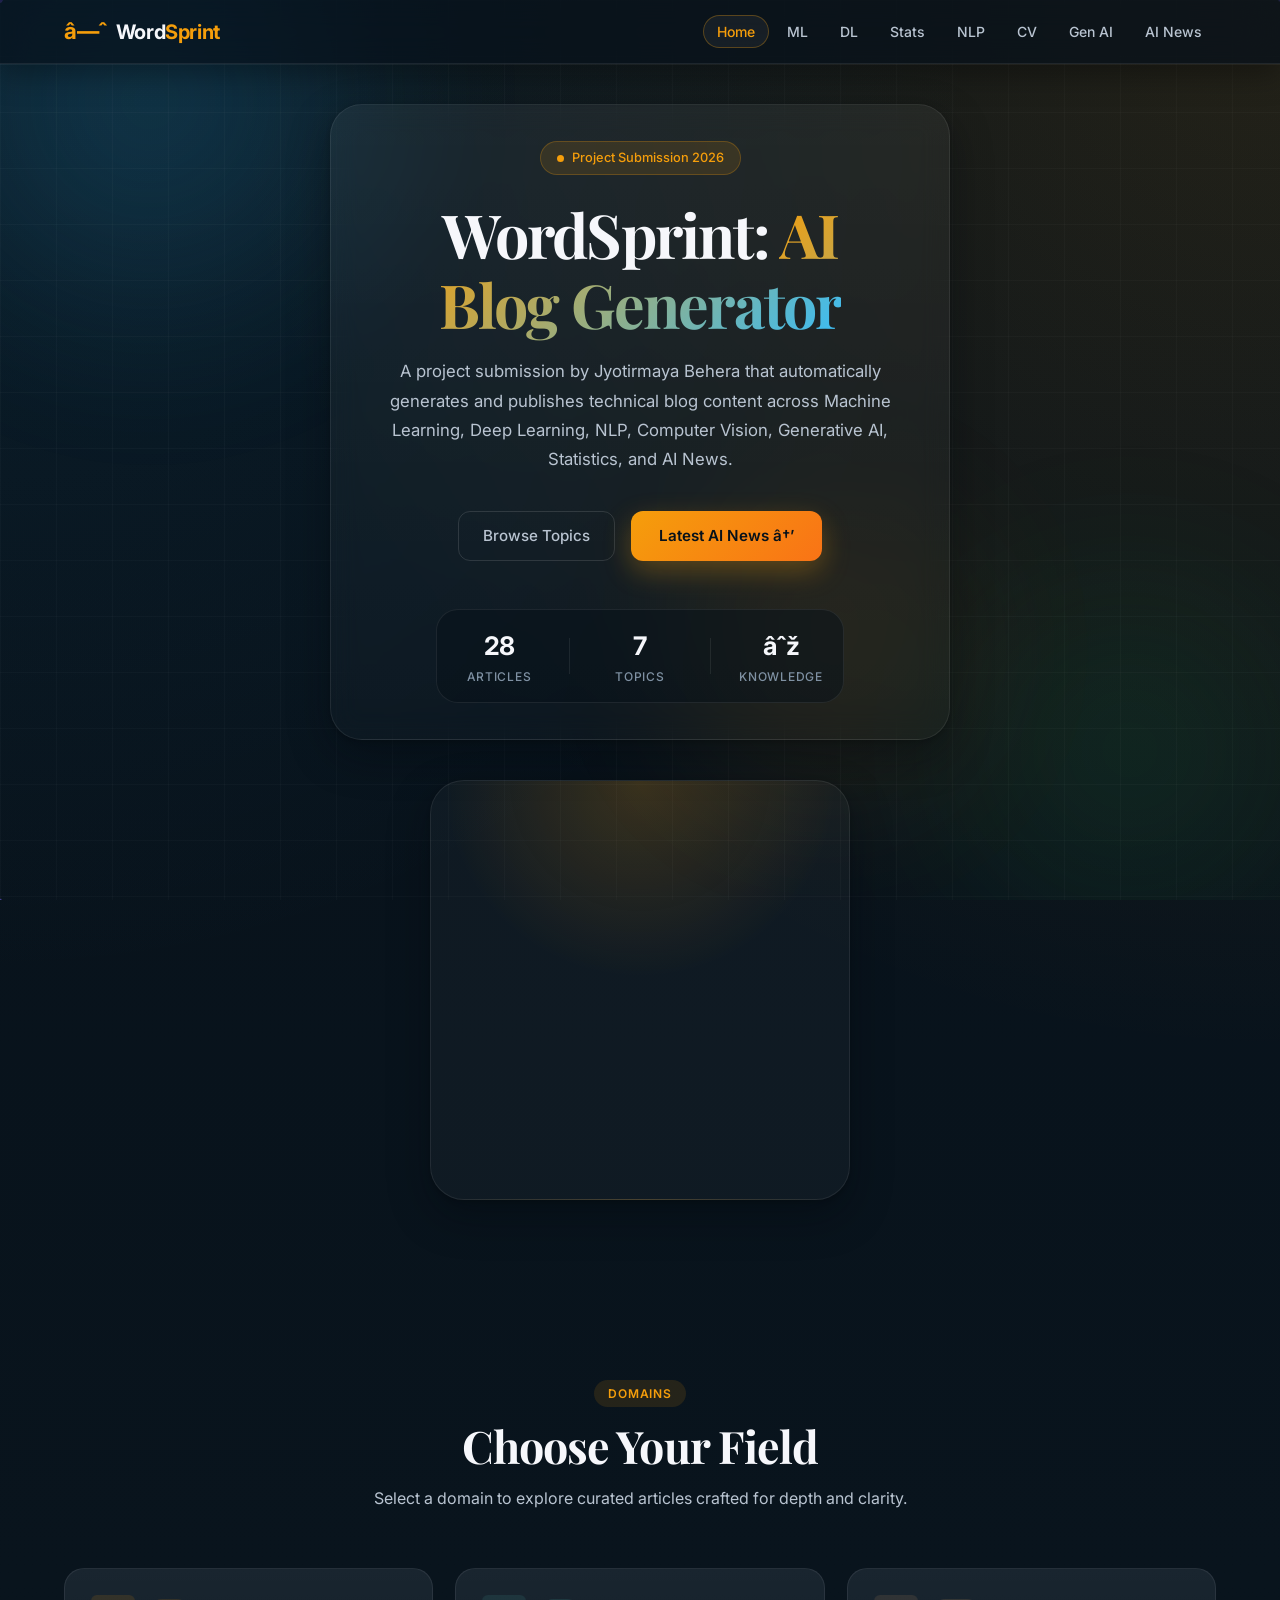
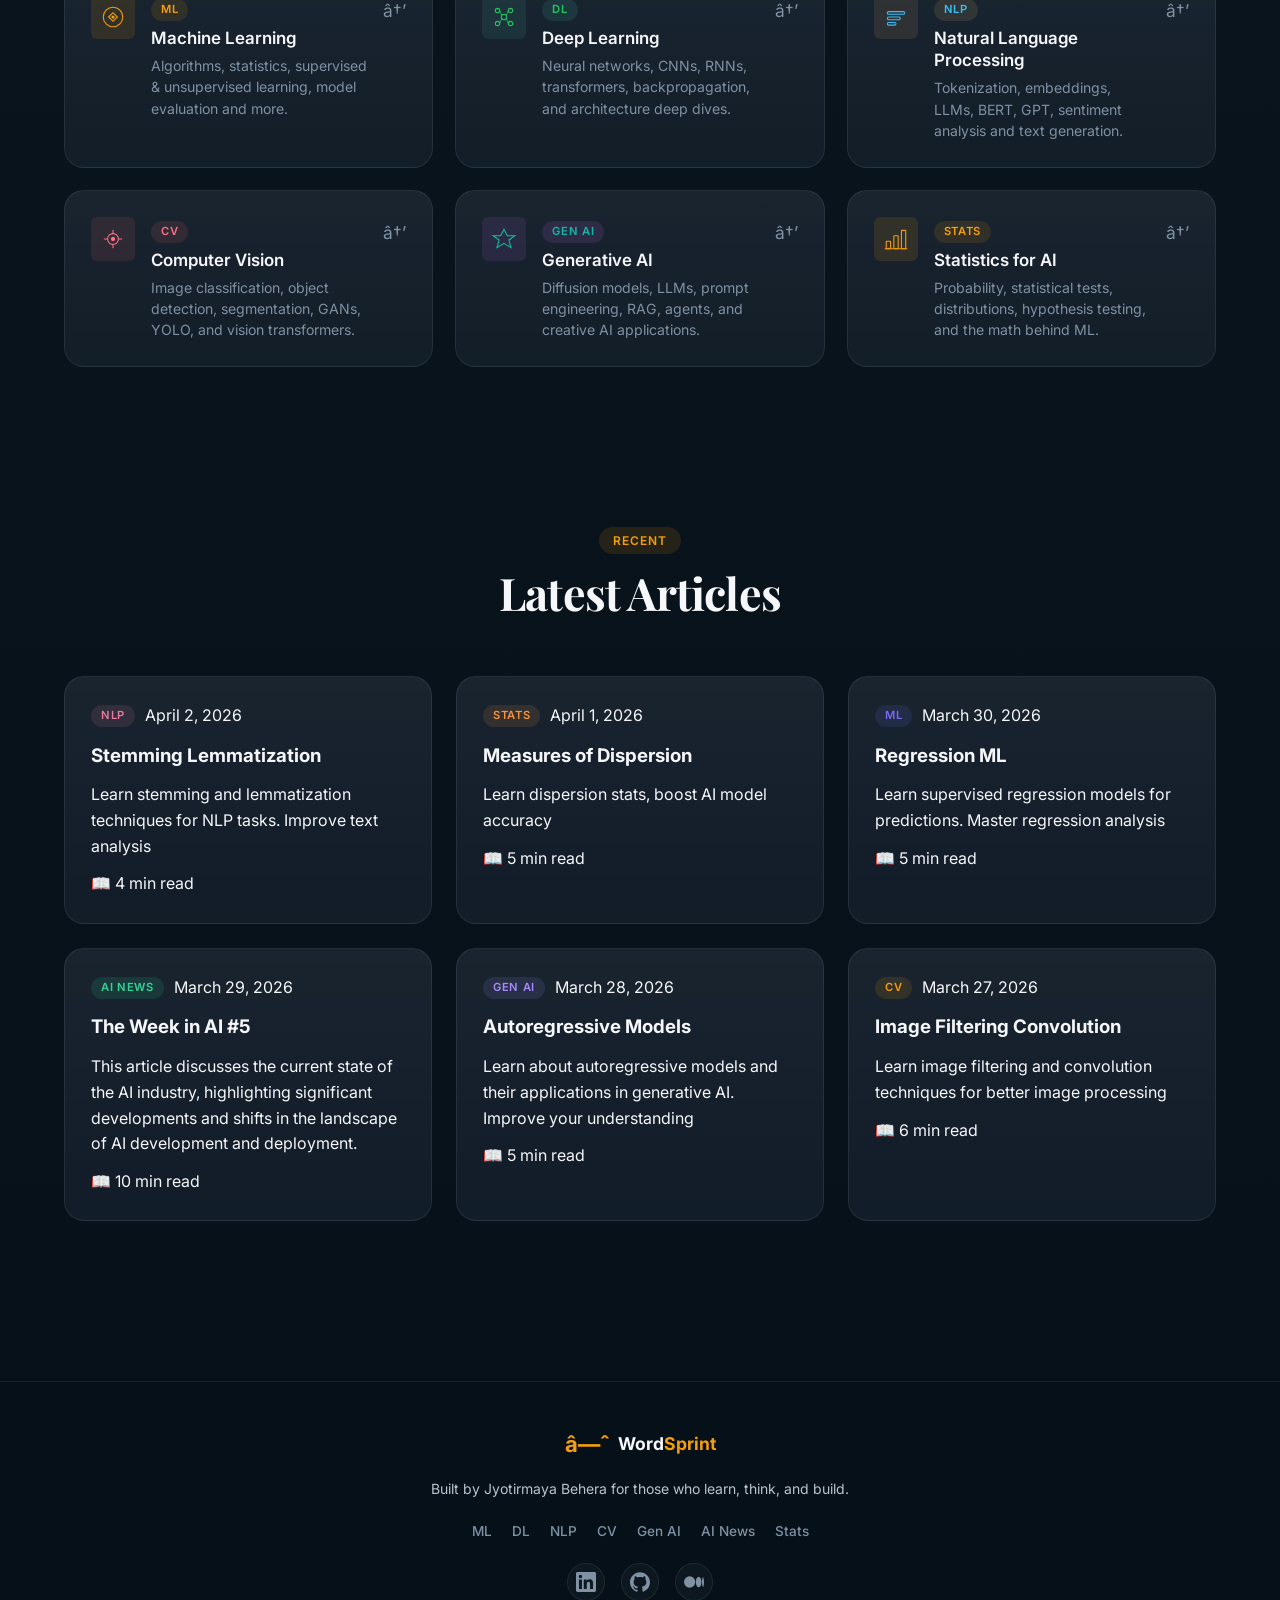
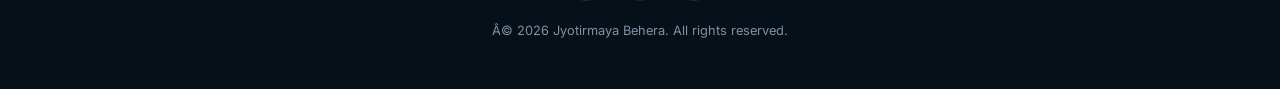
==== BlogBoard-AI-Blog-Generator-main/frontend/index.html @ b25d4fa3 "first commit" ====
﻿<!DOCTYPE html>
<html lang="en">

<head>
  <meta charset="UTF-8" />
  <meta name="viewport" content="width=device-width, initial-scale=1.0" />
  <title>WordSprint | Project by Jyotirmaya Behera</title>
  <meta name="description"
    content="WordSprint project submission by Jyotirmaya Behera exploring Machine Learning, Deep Learning, NLP, Computer Vision, Generative AI, and AI News." />
  <link rel="preconnect" href="https://fonts.googleapis.com" />
  <link rel="preconnect" href="https://fonts.gstatic.com" crossorigin />
  <link
    href="https://fonts.googleapis.com/css2?family=Inter:wght@300;400;500;600;700&family=Fira+Code:wght@400;500&family=Playfair+Display:wght@700;800&display=swap"
    rel="stylesheet" />
  <link rel="stylesheet" href="css/main.css" />
  <link rel="stylesheet" href="css/home.css" />
  <link rel="icon" type="image/svg+xml" href="favicon.svg" />
  <style>
    /* Responsive adjustments for mobile screens */
    @media (max-width: 768px) {
      .hero {
        display: flex;
        flex-direction: column;
        text-align: center;
      }
      .hero-cta, .hero-stats {
        justify-content: center;
        flex-wrap: wrap;
      }
      .categories-grid, .recent-grid {
        display: grid;
        grid-template-columns: 1fr !important;
        gap: 1.5rem;
      }
      .footer-inner {
        display: flex;
        flex-direction: column;
        text-align: center;
      }
      .footer-cats, .footer-social {
        justify-content: center;
        flex-wrap: wrap;
      }
    }
  </style>
</head>

<body>
  <!-- Ambient Background -->
  <div class="ambient-bg">
    <div class="orb orb-1"></div>
    <div class="orb orb-2"></div>
    <div class="orb orb-3"></div>
    <div class="grid-overlay"></div>
    <canvas id="particleCanvas"></canvas>
  </div>

  <!-- Navigation -->
  <nav class="navbar" id="navbar">
    <div class="nav-inner">
      <a href="index.html" class="nav-logo">
        <span class="logo-icon">â—ˆ</span>
        <span class="logo-text">Word<span class="logo-accent">Sprint</span></span>
      </a>
      <ul class="nav-links" id="navLinks">
        <li><a href="index.html" class="nav-link active">Home</a></li>
        <li><a href="category.html#cat=ml" class="nav-link">ML</a></li>
        <li><a href="category.html#cat=dl" class="nav-link">DL</a></li>
        <li><a href="category.html#cat=statistics" class="nav-link">Stats</a></li>
        <li><a href="category.html#cat=nlp" class="nav-link">NLP</a></li>
        <li><a href="category.html#cat=cv" class="nav-link">CV</a></li>
        <li><a href="category.html#cat=genai" class="nav-link">Gen AI</a></li>
        <li><a href="category.html#cat=ainews" class="nav-link">AI News</a></li>
      </ul>
      <button class="hamburger" id="hamburger" aria-label="Menu">
        <span></span><span></span><span></span>
      </button>
    </div>
  </nav>

  <!-- Hero Section -->
  <section class="hero">
    <div class="hero-content">
      <div class="hero-badge">
        <span class="pulse-dot"></span>
        <span>Project Submission 2026</span>
      </div>
      <h1 class="hero-title">
        WordSprint:
        <span class="gradient-text">AI Blog Generator</span>
      </h1>
      <p class="hero-sub">
        A project submission by Jyotirmaya Behera that automatically generates and
        publishes technical blog content across Machine Learning, Deep Learning,
        NLP, Computer Vision, Generative AI, Statistics, and AI News.
      </p>
      <div class="hero-cta">
        <a href="#categories" class="btn-ghost">Browse Topics</a>
        <a href="category.html#cat=ainews" class="btn-primary">Latest AI News â†’</a>
      </div>
      <div class="hero-stats">
        <div class="stat" id="totalBlogs">
          <span class="stat-num" data-target="0">0</span>
          <span class="stat-label">Articles</span>
        </div>
        <div class="stat-divider"></div>
        <div class="stat">
          <span class="stat-num">7</span>
          <span class="stat-label">Topics</span>
        </div>
        <div class="stat-divider"></div>
        <div class="stat">
          <span class="stat-num">âˆž</span>
          <span class="stat-label">Knowledge</span>
        </div>
      </div>
    </div>
    <div class="hero-visual">
      <div class="neural-net" id="neuralNet"></div>
    </div>
  </section>

  <!-- Categories Section -->
  <section class="categories-section" id="categories">
    <div class="section-header">
      <span class="section-tag">Domains</span>
      <h2 class="section-title">Choose Your Field</h2>
      <p class="section-sub">Select a domain to explore curated articles crafted for depth and clarity.</p>
    </div>
    <div class="categories-grid">
      <a href="category.html#cat=ml" class="cat-card" data-cat="ml">
        <div class="cat-icon-wrap">
          <svg viewBox="0 0 48 48" fill="none" class="cat-icon">
            <circle cx="24" cy="24" r="18" stroke="currentColor" stroke-width="2" />
            <path d="M16 24 L24 16 L32 24 L24 32 Z" stroke="currentColor" stroke-width="2" fill="none" />
            <circle cx="24" cy="24" r="3" fill="currentColor" />
          </svg>
        </div>
        <div class="cat-content">
          <span class="cat-tag">ML</span>
          <h3 class="cat-title">Machine Learning</h3>
          <p class="cat-desc">Algorithms, statistics, supervised & unsupervised learning, model evaluation and more.</p>
        </div>
        <div class="cat-arrow">â†’</div>
        <div class="cat-glow"></div>
      </a>

      <a href="category.html#cat=dl" class="cat-card" data-cat="dl">
        <div class="cat-icon-wrap">
          <svg viewBox="0 0 48 48" fill="none" class="cat-icon">
            <circle cx="12" cy="12" r="4" stroke="currentColor" stroke-width="2" />
            <circle cx="36" cy="12" r="4" stroke="currentColor" stroke-width="2" />
            <circle cx="12" cy="36" r="4" stroke="currentColor" stroke-width="2" />
            <circle cx="36" cy="36" r="4" stroke="currentColor" stroke-width="2" />
            <circle cx="24" cy="24" r="5" stroke="currentColor" stroke-width="2" />
            <line x1="16" y1="12" x2="20" y2="22" stroke="currentColor" stroke-width="1.5" />
            <line x1="32" y1="12" x2="28" y2="22" stroke="currentColor" stroke-width="1.5" />
            <line x1="16" y1="36" x2="20" y2="26" stroke="currentColor" stroke-width="1.5" />
            <line x1="32" y1="36" x2="28" y2="26" stroke="currentColor" stroke-width="1.5" />
          </svg>
        </div>
        <div class="cat-content">
          <span class="cat-tag">DL</span>
          <h3 class="cat-title">Deep Learning</h3>
          <p class="cat-desc">Neural networks, CNNs, RNNs, transformers, backpropagation, and architecture deep dives.
          </p>
        </div>
        <div class="cat-arrow">â†’</div>
        <div class="cat-glow"></div>
      </a>

      <a href="category.html#cat=nlp" class="cat-card" data-cat="nlp">
        <div class="cat-icon-wrap">
          <svg viewBox="0 0 48 48" fill="none" class="cat-icon">
            <rect x="8" y="14" width="32" height="5" rx="2.5" stroke="currentColor" stroke-width="2" />
            <rect x="8" y="24" width="24" height="5" rx="2.5" stroke="currentColor" stroke-width="2" />
            <rect x="8" y="34" width="16" height="5" rx="2.5" stroke="currentColor" stroke-width="2" />
          </svg>
        </div>
        <div class="cat-content">
          <span class="cat-tag">NLP</span>
          <h3 class="cat-title">Natural Language Processing</h3>
          <p class="cat-desc">Tokenization, embeddings, LLMs, BERT, GPT, sentiment analysis and text generation.</p>
        </div>
        <div class="cat-arrow">â†’</div>
        <div class="cat-glow"></div>
      </a>

      <a href="category.html#cat=cv" class="cat-card" data-cat="cv">
        <div class="cat-icon-wrap">
          <svg viewBox="0 0 48 48" fill="none" class="cat-icon">
            <circle cx="24" cy="24" r="10" stroke="currentColor" stroke-width="2" />
            <circle cx="24" cy="24" r="4" fill="currentColor" />
            <path d="M24 8 L24 14 M24 34 L24 40 M8 24 L14 24 M34 24 L40 24" stroke="currentColor" stroke-width="2"
              stroke-linecap="round" />
          </svg>
        </div>
        <div class="cat-content">
          <span class="cat-tag">CV</span>
          <h3 class="cat-title">Computer Vision</h3>
          <p class="cat-desc">Image classification, object detection, segmentation, GANs, YOLO, and vision transformers.
          </p>
        </div>
        <div class="cat-arrow">â†’</div>
        <div class="cat-glow"></div>
      </a>

      <a href="category.html#cat=genai" class="cat-card" data-cat="genai">
        <div class="cat-icon-wrap">
          <svg viewBox="0 0 48 48" fill="none" class="cat-icon">
            <path d="M24 6 L30 18 L44 18 L33 26 L37 40 L24 32 L11 40 L15 26 L4 18 L18 18 Z" stroke="currentColor"
              stroke-width="2" fill="none" />
          </svg>
        </div>
        <div class="cat-content">
          <span class="cat-tag">Gen AI</span>
          <h3 class="cat-title">Generative AI</h3>
          <p class="cat-desc">Diffusion models, LLMs, prompt engineering, RAG, agents, and creative AI applications.</p>
        </div>
        <div class="cat-arrow">â†’</div>
        <div class="cat-glow"></div>
      </a>

      <a href="category.html#cat=statistics" class="cat-card" data-cat="statistics">
        <div class="cat-icon-wrap">
          <svg viewBox="0 0 48 48" fill="none" class="cat-icon">
            <rect x="6" y="28" width="8" height="14" rx="1" stroke="currentColor" stroke-width="2" />
            <rect x="20" y="18" width="8" height="24" rx="1" stroke="currentColor" stroke-width="2" />
            <rect x="34" y="8" width="8" height="34" rx="1" stroke="currentColor" stroke-width="2" />
            <line x1="4" y1="42" x2="44" y2="42" stroke="currentColor" stroke-width="2" stroke-linecap="round" />
          </svg>
        </div>
        <div class="cat-content">
          <span class="cat-tag">Stats</span>
          <h3 class="cat-title">Statistics for AI</h3>
          <p class="cat-desc">Probability, statistical tests, distributions, hypothesis testing, and the math behind ML.
          </p>
        </div>
        <div class="cat-arrow">â†’</div>
        <div class="cat-glow"></div>
      </a>
    </div>
  </section>

  <!-- Recent Posts Section -->
  <section class="recent-section">
    <div class="section-header">
      <span class="section-tag">Recent</span>
      <h2 class="section-title">Latest Articles</h2>
    </div>
    <div class="recent-grid" id="recentPosts">
      <div class="loading-spinner">
        <div class="spinner"></div>
        <p>Loading postsâ€¦</p>
      </div>
    </div>
  </section>

  <!-- Footer -->
  <footer class="footer">
    <div class="footer-inner">
      <div class="footer-logo">
        <span class="logo-icon">â—ˆ</span>
        <span class="logo-text">Word<span class="logo-accent">Sprint</span></span>
      </div>
      <p class="footer-sub">Built by Jyotirmaya Behera for those who learn, think, and build.</p>
      <div class="footer-cats">
        <a href="category.html#cat=ml">ML</a>
        <a href="category.html#cat=dl">DL</a>
        <a href="category.html#cat=nlp">NLP</a>
        <a href="category.html#cat=cv">CV</a>
        <a href="category.html#cat=genai">Gen AI</a>
        <a href="category.html#cat=ainews">AI News</a>
        <a href="category.html#cat=statistics">Stats</a>
      </div>
      <div class="footer-social">
        <a href="#" target="_blank" rel="noopener" aria-label="LinkedIn"
          class="social-link">
          <svg viewBox="0 0 24 24" fill="currentColor" width="20" height="20">
            <path
              d="M20.447 20.452h-3.554v-5.569c0-1.328-.027-3.037-1.852-3.037-1.853 0-2.136 1.445-2.136 2.939v5.667H9.351V9h3.414v1.561h.046c.477-.9 1.637-1.85 3.37-1.85 3.601 0 4.267 2.37 4.267 5.455v6.286zM5.337 7.433a2.062 2.062 0 0 1-2.063-2.065 2.064 2.064 0 1 1 2.063 2.065zm1.782 13.019H3.555V9h3.564v11.452zM22.225 0H1.771C.792 0 0 .774 0 1.729v20.542C0 23.227.792 24 1.771 24h20.451C23.2 24 24 23.227 24 22.271V1.729C24 .774 23.2 0 22.222 0h.003z" />
          </svg>
        </a>
        <a href="#" target="_blank" rel="noopener" aria-label="GitHub" class="social-link">
          <svg viewBox="0 0 24 24" fill="currentColor" width="20" height="20">
            <path
              d="M12 .297c-6.63 0-12 5.373-12 12 0 5.303 3.438 9.8 8.205 11.385.6.113.82-.258.82-.577 0-.285-.01-1.04-.015-2.04-3.338.724-4.042-1.61-4.042-1.61C4.422 18.07 3.633 17.7 3.633 17.7c-1.087-.744.084-.729.084-.729 1.205.084 1.838 1.236 1.838 1.236 1.07 1.835 2.809 1.305 3.495.998.108-.776.417-1.305.76-1.605-2.665-.3-5.466-1.332-5.466-5.93 0-1.31.465-2.38 1.235-3.22-.135-.303-.54-1.523.105-3.176 0 0 1.005-.322 3.3 1.23.96-.267 1.98-.399 3-.405 1.02.006 2.04.138 3 .405 2.28-1.552 3.285-1.23 3.285-1.23.645 1.653.24 2.873.12 3.176.765.84 1.23 1.91 1.23 3.22 0 4.61-2.805 5.625-5.475 5.92.42.36.81 1.096.81 2.22 0 1.606-.015 2.896-.015 3.286 0 .315.21.69.825.57C20.565 22.092 24 17.592 24 12.297c0-6.627-5.373-12-12-12" />
          </svg>
        </a>
        <a href="#" target="_blank" rel="noopener" aria-label="Medium" class="social-link">
          <svg viewBox="0 0 24 24" fill="currentColor" width="20" height="20">
            <path
              d="M13.54 12a6.8 6.8 0 01-6.77 6.82A6.8 6.8 0 010 12a6.8 6.8 0 016.77-6.82A6.8 6.8 0 0113.54 12zM20.96 12c0 3.54-1.51 6.42-3.38 6.42-1.87 0-3.39-2.88-3.39-6.42s1.52-6.42 3.39-6.42 3.38 2.88 3.38 6.42M24 12c0 3.17-.53 5.75-1.19 5.75-.66 0-1.19-2.58-1.19-5.75s.53-5.75 1.19-5.75C23.47 6.25 24 8.83 24 12z" />
          </svg>
        </a>
      </div>
      <p class="footer-copy">Â© 2026 Jyotirmaya Behera. All rights reserved.</p>
    </div>
  </footer>

  <script src="js/blogs-data.js"></script>
  <script src="js/home.js"></script>
</body>

</html>
---- BlogBoard-AI-Blog-Generator-main/frontend/css/main.css ----
﻿/* ===================================================
   MAIN.CSS â€” Shared design system for WordSprint
   Theme: Deep Midnight â€” Studying & Reading Optimized
   =================================================== */

:root {
  /* Core Palette â€” Low-blue, eye-comfortable dark */
  --bg-deep: #07111a;
  --bg-surface: #0d1822;
  --bg-card: rgba(15, 27, 39, 0.84);
  --bg-card-hover: rgba(22, 37, 52, 0.94);
  --bg-elevated: #172433;

  /* Accent Colors */
  --accent-primary: #f59e0b;
  --accent-primary-glow: rgba(245, 158, 11, 0.24);
  --accent-secondary: #22c55e;
  --accent-tertiary: #38bdf8;
  --accent-danger: #fb7185;

  /* Text */
  --text-primary: #f6f7fb;
  --text-secondary: #b9c4d1;
  --text-muted: #7f91a3;
  --text-accent: #ffd37a;

  /* Category Accent Colors */
  --cat-ml: #f59e0b;
  --cat-dl: #22c55e;
  --cat-nlp: #38bdf8;
  --cat-cv: #fb7185;
  --cat-genai: #14b8a6;
  --cat-ainews: #60a5fa;
  --cat-statistics: #f97316;

  /* Borders */
  --border: rgba(245, 158, 11, 0.18);
  --border-hover: rgba(245, 158, 11, 0.45);
  --border-card: rgba(255, 255, 255, 0.08);

  /* Typography */
  --font-sans: 'Inter', -apple-system, sans-serif;
  --font-serif: 'Playfair Display', Georgia, serif;
  --font-mono: 'Fira Code', 'Courier New', monospace;

  /* Spacing */
  --nav-height: 64px;
  --max-width: 1200px;
  --radius-sm: 6px;
  --radius-md: 12px;
  --radius-lg: 20px;
  --radius-xl: 28px;

  /* Shadows */
  --shadow-card: 0 16px 40px rgba(2, 8, 14, 0.38), 0 2px 6px rgba(0, 0, 0, 0.22);
  --shadow-glow: 0 18px 46px rgba(245, 158, 11, 0.12);
  --shadow-nav: 0 1px 0 rgba(255, 255, 255, 0.05), 0 10px 30px rgba(0, 0, 0, 0.35);

  /* Transitions */
  --trans-fast: 0.15s ease;
  --trans-base: 0.25s ease;
  --trans-slow: 0.4s cubic-bezier(0.4, 0, 0.2, 1);
}

/* â”€â”€ Reset & Base â”€â”€ */
*,
*::before,
*::after {
  box-sizing: border-box;
  margin: 0;
  padding: 0;
}

html {
  scroll-behavior: smooth;
  font-size: 16px;
}

body {
  background:
    radial-gradient(circle at top left, rgba(56, 189, 248, 0.08), transparent 28%),
    radial-gradient(circle at top right, rgba(245, 158, 11, 0.12), transparent 30%),
    linear-gradient(180deg, #07111a 0%, #09141d 48%, #061019 100%);
  color: var(--text-primary);
  font-family: var(--font-sans);
  line-height: 1.6;
  min-height: 100vh;
  overflow-x: hidden;
  -webkit-font-smoothing: antialiased;
}

a {
  color: inherit;
  text-decoration: none;
}

img {
  max-width: 100%;
  display: block;
}

/* â”€â”€ Ambient Background â”€â”€ */
.ambient-bg {
  position: fixed;
  inset: 0;
  z-index: 0;
  pointer-events: none;
  overflow: hidden;
}

.orb {
  position: absolute;
  border-radius: 50%;
  filter: blur(80px);
  opacity: 0.28;
  animation: orbDrift 20s ease-in-out infinite;
}

.orb-1 {
  width: 600px;
  height: 600px;
  background: radial-gradient(circle, rgba(56, 189, 248, 0.7) 0%, transparent 70%);
  top: -200px;
  left: -150px;
  animation-delay: 0s;
}

.orb-2 {
  width: 500px;
  height: 500px;
  background: radial-gradient(circle, rgba(34, 197, 94, 0.45) 0%, transparent 70%);
  bottom: -100px;
  right: -100px;
  animation-delay: -7s;
}

.orb-3 {
  width: 400px;
  height: 400px;
  background: radial-gradient(circle, rgba(245, 158, 11, 0.5) 0%, transparent 70%);
  top: 50%;
  right: 20%;
  animation-delay: -14s;
}

@keyframes orbDrift {

  0%,
  100% {
    transform: translate(0, 0) scale(1);
  }

  33% {
    transform: translate(30px, -30px) scale(1.05);
  }

  66% {
    transform: translate(-20px, 20px) scale(0.95);
  }
}

.grid-overlay {
  position: absolute;
  inset: 0;
  background-image:
    linear-gradient(rgba(255, 255, 255, 0.025) 1px, transparent 1px),
    linear-gradient(90deg, rgba(255, 255, 255, 0.025) 1px, transparent 1px);
  background-size: 56px 56px;
}

#particleCanvas {
  position: absolute;
  inset: 0;
  width: 100%;
  height: 100%;
}

/* â”€â”€ Navigation â”€â”€ */
.navbar {
  position: fixed;
  top: 0;
  left: 0;
  right: 0;
  z-index: 1000;
  height: var(--nav-height);
  background: rgba(7, 17, 26, 0.7);
  backdrop-filter: blur(20px);
  -webkit-backdrop-filter: blur(20px);
  border-bottom: 1px solid var(--border-card);
  box-shadow: var(--shadow-nav);
  transition: background var(--trans-base);
}

.navbar.scrolled {
  background: rgba(7, 17, 26, 0.92);
}

.nav-inner {
  max-width: var(--max-width);
  margin: 0 auto;
  padding: 0 24px;
  height: 100%;
  display: flex;
  align-items: center;
  justify-content: space-between;
  gap: 24px;
}

.nav-logo {
  display: flex;
  align-items: center;
  gap: 8px;
  font-weight: 700;
  font-size: 1.25rem;
  letter-spacing: -0.02em;
  flex-shrink: 0;
}

.logo-icon {
  color: var(--accent-primary);
  font-size: 1.4rem;
  line-height: 1;
}

.logo-text {
  color: var(--text-primary);
}

.logo-accent {
  color: var(--accent-primary);
}

.nav-links {
  display: flex;
  list-style: none;
  gap: 4px;
  align-items: center;
}

.nav-link {
  padding: 8px 14px;
  border-radius: 999px;
  font-size: 0.875rem;
  font-weight: 500;
  color: var(--text-secondary);
  transition: color var(--trans-fast), background var(--trans-fast);
}

.nav-link:hover,
.nav-link.active {
  color: var(--text-primary);
  background: rgba(255, 255, 255, 0.05);
}

.nav-link.active {
  color: var(--accent-primary);
  box-shadow: inset 0 0 0 1px rgba(245, 158, 11, 0.3);
}

/* Hamburger */
.hamburger {
  display: none;
  flex-direction: column;
  gap: 5px;
  background: none;
  border: none;
  cursor: pointer;
  padding: 4px;
}

.hamburger span {
  display: block;
  width: 22px;
  height: 2px;
  background: var(--text-secondary);
  border-radius: 2px;
  transition: all var(--trans-base);
}

/* â”€â”€ Buttons â”€â”€ */
.btn-primary {
  display: inline-flex;
  align-items: center;
  gap: 8px;
  padding: 12px 28px;
  background: linear-gradient(135deg, #f59e0b, #f97316);
  color: #07111a;
  font-weight: 600;
  font-size: 0.95rem;
  border-radius: var(--radius-md);
  border: none;
  cursor: pointer;
  transition: background var(--trans-fast), transform var(--trans-fast), box-shadow var(--trans-fast);
  box-shadow: 0 10px 28px rgba(245, 158, 11, 0.3);
}

.btn-primary:hover {
  transform: translateY(-2px);
  box-shadow: 0 16px 32px rgba(245, 158, 11, 0.38);
}

.btn-ghost {
  display: inline-flex;
  align-items: center;
  gap: 6px;
  padding: 12px 24px;
  background: transparent;
  color: var(--text-secondary);
  font-weight: 500;
  font-size: 0.95rem;
  border-radius: var(--radius-md);
  border: 1px solid rgba(255, 255, 255, 0.12);
  cursor: pointer;
  transition: color var(--trans-fast), border-color var(--trans-fast), background var(--trans-fast);
}

.btn-ghost:hover {
  color: var(--text-primary);
  border-color: var(--border-hover);
  background: rgba(255, 255, 255, 0.04);
}

.btn-ghost-sm {
  display: inline-flex;
  align-items: center;
  gap: 6px;
  padding: 8px 18px;
  background: transparent;
  color: var(--text-secondary);
  font-weight: 500;
  font-size: 0.85rem;
  border-radius: var(--radius-sm);
  border: 1px solid var(--border);
  cursor: pointer;
  transition: all var(--trans-fast);
}

.btn-ghost-sm:hover {
  color: var(--accent-primary);
  border-color: var(--border-hover);
}

/* â”€â”€ Section Shared â”€â”€ */
.section-header {
  text-align: center;
  margin-bottom: 56px;
}

.section-tag {
  display: inline-block;
  padding: 4px 14px;
  background: rgba(245, 158, 11, 0.12);
  color: var(--accent-primary);
  border-radius: 999px;
  font-size: 0.75rem;
  font-weight: 600;
  letter-spacing: 0.08em;
  text-transform: uppercase;
  margin-bottom: 12px;
}

.section-title {
  font-family: var(--font-serif);
  font-size: clamp(2rem, 4vw, 2.8rem);
  color: var(--text-primary);
  line-height: 1.2;
  letter-spacing: -0.02em;
  margin-bottom: 12px;
}

.section-sub {
  font-size: 1rem;
  color: var(--text-secondary);
  max-width: 560px;
  margin: 0 auto;
  line-height: 1.7;
}

/* â”€â”€ Gradient Text â”€â”€ */
.gradient-text {
  background: linear-gradient(135deg, var(--accent-primary), var(--accent-tertiary));
  -webkit-background-clip: text;
  -webkit-text-fill-color: transparent;
  background-clip: text;
}

/* â”€â”€ Loading Spinner â”€â”€ */
.loading-spinner {
  display: flex;
  flex-direction: column;
  align-items: center;
  gap: 16px;
  padding: 60px 20px;
  color: var(--text-muted);
  font-size: 0.9rem;
}

.spinner {
  width: 36px;
  height: 36px;
  border: 3px solid rgba(245, 158, 11, 0.15);
  border-top-color: var(--accent-primary);
  border-radius: 50%;
  animation: spin 0.8s linear infinite;
}

@keyframes spin {
  to {
    transform: rotate(360deg);
  }
}

/* â”€â”€ Footer â”€â”€ */
.footer {
  position: relative;
  z-index: 10;
  margin-top: 80px;
  border-top: 1px solid var(--border-card);
  background: rgba(7, 17, 26, 0.84);
  backdrop-filter: blur(12px);
}

.footer-inner {
  max-width: var(--max-width);
  margin: 0 auto;
  padding: 48px 24px;
  display: flex;
  flex-direction: column;
  align-items: center;
  gap: 20px;
  text-align: center;
}

.footer-logo {
  display: flex;
  align-items: center;
  gap: 8px;
  font-weight: 700;
  font-size: 1.1rem;
}

.footer-sub {
  color: var(--text-secondary);
  font-size: 0.875rem;
  max-width: 520px;
}

.footer-cats {
  display: flex;
  gap: 20px;
  flex-wrap: wrap;
  justify-content: center;
}

.footer-cats a {
  color: var(--text-muted);
  font-size: 0.85rem;
  font-weight: 500;
  transition: color var(--trans-fast);
}

.footer-cats a:hover {
  color: var(--accent-primary);
}

.footer-copy {
  color: var(--text-muted);
  font-size: 0.8rem;
}

.footer-social {
  display: flex;
  gap: 16px;
  align-items: center;
  justify-content: center;
}

.social-link {
  display: flex;
  align-items: center;
  justify-content: center;
  width: 38px;
  height: 38px;
  border-radius: 50%;
  background: rgba(255, 255, 255, 0.03);
  border: 1px solid var(--border-card);
  color: var(--text-muted);
  transition: color var(--trans-fast), background var(--trans-fast), border-color var(--trans-fast), transform var(--trans-fast);
}

.social-link:hover {
  color: var(--accent-primary);
  background: rgba(245, 158, 11, 0.12);
  border-color: var(--border-hover);
  transform: translateY(-2px);
}

/* â”€â”€ Category Color Accents â”€â”€ */
.accent-ml {
  --cat-color: var(--cat-ml);
}

.accent-dl {
  --cat-color: var(--cat-dl);
}

.accent-nlp {
  --cat-color: var(--cat-nlp);
}

.accent-cv {
  --cat-color: var(--cat-cv);
}

.accent-genai {
  --cat-color: var(--cat-genai);
}

.accent-ainews {
  --cat-color: var(--cat-ainews);
}

.accent-statistics {
  --cat-color: var(--cat-statistics);
}

/* â”€â”€ Utility â”€â”€ */
.hidden {
  display: none !important;
}

/* â”€â”€ Responsive â”€â”€ */
@media (max-width: 768px) {
  .nav-links {
    display: none;
    position: fixed;
    top: var(--nav-height);
    left: 0;
    right: 0;
    background: rgba(10, 12, 20, 0.98);
    backdrop-filter: blur(20px);
    flex-direction: column;
    padding: 20px 24px;
    gap: 4px;
    border-bottom: 1px solid var(--border-card);
  }

  .nav-links.open {
    display: flex;
  }

  .nav-link {
    padding: 10px 14px;
    width: 100%;
  }

  .hamburger {
    display: flex;
  }

  .hamburger.open span:nth-child(1) {
    transform: rotate(45deg) translate(5px, 5px);
  }

  .hamburger.open span:nth-child(2) {
    opacity: 0;
  }

  .hamburger.open span:nth-child(3) {
    transform: rotate(-45deg) translate(5px, -5px);
  }
}
---- BlogBoard-AI-Blog-Generator-main/frontend/css/home.css ----
/* ===================================================
   HOME.CSS — Home page specific styles
   =================================================== */

/* ── Hero ── */
.hero {
    position: relative;
    z-index: 10;
    min-height: 100vh;
    display: flex;
    flex-direction: column;
    align-items: center;
    justify-content: center;
    text-align: center;
    padding: calc(var(--nav-height) + 40px) 24px 80px;
    max-width: var(--max-width);
    margin: 0 auto;
    gap: 40px;
}

.hero-content {
    flex: 0 1 auto;
    max-width: 620px;
    width: 100%;
    margin: 0 auto;
    padding: 36px;
    background: linear-gradient(180deg, rgba(255, 255, 255, 0.05), rgba(255, 255, 255, 0.02));
    border: 1px solid var(--border-card);
    border-radius: 32px;
    box-shadow: var(--shadow-card);
    backdrop-filter: blur(14px);
}

.hero-badge {
    display: inline-flex;
    align-items: center;
    gap: 8px;
    padding: 6px 16px;
    background: rgba(245, 158, 11, 0.12);
    border: 1px solid rgba(245, 158, 11, 0.24);
    border-radius: 999px;
    font-size: 0.8rem;
    font-weight: 500;
    color: var(--accent-primary);
    margin-bottom: 24px;
}

.pulse-dot {
    width: 7px;
    height: 7px;
    background: var(--accent-primary);
    border-radius: 50%;
    animation: pulse 2s ease-in-out infinite;
}

@keyframes pulse {

    0%,
    100% {
        transform: scale(1);
        opacity: 1;
    }

    50% {
        transform: scale(1.4);
        opacity: 0.5;
    }
}

.hero-title {
    font-family: var(--font-serif);
    font-size: clamp(2.4rem, 5vw, 3.8rem);
    line-height: 1.15;
    letter-spacing: -0.03em;
    color: var(--text-primary);
    margin-bottom: 18px;
    max-width: 12ch;
    margin-left: auto;
    margin-right: auto;
}

.hero-sub {
    font-size: 1.05rem;
    color: var(--text-secondary);
    line-height: 1.75;
    margin-bottom: 36px;
    max-width: 56ch;
    margin-left: auto;
    margin-right: auto;
}

.hero-cta {
    display: flex;
    gap: 16px;
    flex-wrap: wrap;
    justify-content: center;
    margin-bottom: 48px;
}

.hero-stats {
    display: flex;
    align-items: center;
    justify-content: center;
    gap: 28px;
    padding: 16px 20px;
    width: fit-content;
    margin: 0 auto;
    border: 1px solid var(--border-card);
    border-radius: 22px;
    background: rgba(6, 16, 25, 0.5);
}

.stat {
    display: flex;
    flex-direction: column;
    align-items: center;
    min-width: 84px;
}

.stat-num {
    font-size: 1.6rem;
    font-weight: 700;
    color: var(--text-primary);
    letter-spacing: -0.03em;
}

.stat-label {
    font-size: 0.75rem;
    color: var(--text-muted);
    text-transform: uppercase;
    letter-spacing: 0.06em;
    font-weight: 500;
}

.stat-divider {
    width: 1px;
    height: 36px;
    background: var(--border-card);
}

/* ── Neural Net Visual ── */
.hero-visual {
    flex: 0 0 auto;
    width: 420px;
    height: 420px;
    position: relative;
    padding: 18px;
    border-radius: 34px;
    background:
        radial-gradient(circle at top, rgba(245, 158, 11, 0.18), transparent 42%),
        rgba(255, 255, 255, 0.03);
    border: 1px solid rgba(255, 255, 255, 0.08);
    box-shadow: var(--shadow-card);
}

.neural-net {
    width: 100%;
    height: 100%;
}

.neural-net svg {
    width: 100%;
    height: 100%;
    overflow: visible;
}

/* ── Categories Section ── */
.categories-section {
    position: relative;
    z-index: 10;
    padding: 100px 24px;
    max-width: var(--max-width);
    margin: 0 auto;
}

.categories-grid {
    display: grid;
    grid-template-columns: repeat(3, 1fr);
    gap: 22px;
}



.cat-card {
    position: relative;
    display: flex;
    align-items: flex-start;
    gap: 16px;
    padding: 26px;
    background:
        linear-gradient(180deg, rgba(255, 255, 255, 0.05), rgba(255, 255, 255, 0.02)),
        var(--bg-card);
    border: 1px solid var(--border-card);
    border-radius: var(--radius-lg);
    cursor: pointer;
    transition: all var(--trans-slow);
    overflow: hidden;
    text-decoration: none;
    color: inherit;
}

.cat-card::before {
    content: '';
    position: absolute;
    inset: 0;
    background: linear-gradient(135deg, rgba(245, 158, 11, 0.08), transparent 70%);
    opacity: 0;
    transition: opacity var(--trans-base);
}

.cat-card:hover {
    border-color: var(--border-hover);
    transform: translateY(-6px);
    box-shadow: var(--shadow-card), var(--shadow-glow);
    background: var(--bg-card-hover);
}

.cat-card:hover::before {
    opacity: 1;
}

.cat-card[data-cat="ml"]:hover {
    border-color: rgba(245, 158, 11, 0.4);
}

.cat-card[data-cat="dl"]:hover {
    border-color: rgba(79, 200, 184, 0.4);
}

.cat-card[data-cat="nlp"]:hover {
    border-color: rgba(247, 185, 106, 0.4);
}

.cat-card[data-cat="cv"]:hover {
    border-color: rgba(247, 106, 106, 0.4);
}

.cat-card[data-cat="genai"]:hover {
    border-color: rgba(208, 106, 247, 0.4);
}

.cat-card[data-cat="ainews"]:hover {
    border-color: rgba(106, 180, 247, 0.4);
}

.cat-card[data-cat="statistics"]:hover {
    border-color: rgba(251, 146, 60, 0.4);
}

.cat-icon-wrap {
    flex-shrink: 0;
    width: 44px;
    height: 44px;
    display: flex;
    align-items: center;
    justify-content: center;
    background: rgba(245, 158, 11, 0.12);
    border-radius: var(--radius-sm);
    color: var(--accent-primary);
    transition: background var(--trans-base);
}

.cat-card[data-cat="dl"] .cat-icon-wrap {
    background: rgba(79, 200, 184, 0.1);
    color: var(--cat-dl);
}

.cat-card[data-cat="nlp"] .cat-icon-wrap {
    background: rgba(247, 185, 106, 0.1);
    color: var(--cat-nlp);
}

.cat-card[data-cat="cv"] .cat-icon-wrap {
    background: rgba(247, 106, 106, 0.1);
    color: var(--cat-cv);
}

.cat-card[data-cat="genai"] .cat-icon-wrap {
    background: rgba(208, 106, 247, 0.1);
    color: var(--cat-genai);
}

.cat-card[data-cat="ainews"] .cat-icon-wrap {
    background: rgba(106, 180, 247, 0.1);
    color: var(--cat-ainews);
}

.cat-icon {
    width: 26px;
    height: 26px;
}

.cat-content {
    flex: 1;
    min-width: 0;
}

.cat-tag {
    display: inline-block;
    padding: 2px 10px;
    background: rgba(245, 158, 11, 0.12);
    color: var(--accent-primary);
    border-radius: 999px;
    font-size: 0.7rem;
    font-weight: 600;
    letter-spacing: 0.06em;
    text-transform: uppercase;
    margin-bottom: 6px;
}

.cat-card[data-cat="dl"] .cat-tag {
    background: rgba(79, 200, 184, 0.12);
    color: var(--cat-dl);
}

.cat-card[data-cat="nlp"] .cat-tag {
    background: rgba(247, 185, 106, 0.12);
    color: var(--cat-nlp);
}

.cat-card[data-cat="cv"] .cat-tag {
    background: rgba(247, 106, 106, 0.12);
    color: var(--cat-cv);
}

.cat-card[data-cat="genai"] .cat-tag {
    background: rgba(208, 106, 247, 0.12);
    color: var(--cat-genai);
}

.cat-card[data-cat="ainews"] .cat-tag {
    background: rgba(106, 180, 247, 0.12);
    color: var(--cat-ainews);
}

.cat-title {
    font-size: 1.06rem;
    font-weight: 600;
    color: var(--text-primary);
    margin-bottom: 6px;
    line-height: 1.3;
}

.cat-desc {
    font-size: 0.88rem;
    color: var(--text-muted);
    line-height: 1.5;
}

.cat-arrow {
    color: var(--text-muted);
    font-size: 1.1rem;
    transition: transform var(--trans-base), color var(--trans-base);
    flex-shrink: 0;
    margin-top: 2px;
}

.cat-card:hover .cat-arrow {
    transform: translateX(4px);
    color: var(--accent-primary);
}

.cat-glow {
    position: absolute;
    inset: 0;
    border-radius: inherit;
    pointer-events: none;
    background: radial-gradient(circle at 80% 50%, rgba(245, 158, 11, 0.1), transparent 60%);
    opacity: 0;
    transition: opacity var(--trans-base);
}

.cat-card:hover .cat-glow {
    opacity: 1;
}

/* ── Recent Section ── */
.recent-section {
    position: relative;
    z-index: 10;
    padding: 60px 24px 80px;
    max-width: var(--max-width);
    margin: 0 auto;
}

.recent-grid {
    display: grid;
    grid-template-columns: repeat(auto-fill, minmax(320px, 1fr));
    gap: 24px;
}

.recent-card {
    background:
        linear-gradient(180deg, rgba(255, 255, 255, 0.05), rgba(255, 255, 255, 0.02)),
        var(--bg-card);
    border: 1px solid var(--border-card);
    border-radius: var(--radius-lg);
    padding: 26px;
    transition: all var(--trans-slow);
    display: flex;
    flex-direction: column;
    gap: 12px;
    cursor: pointer;
    text-decoration: none;
    color: inherit;
}

.recent-card:hover {
    border-color: var(--border-hover);
    transform: translateY(-5px);
    box-shadow: var(--shadow-card), var(--shadow-glow);
    background: var(--bg-card-hover);
}

.recent-card-meta {
    display: flex;
    align-items: center;
    gap: 10px;
}

.recent-cat-badge {
    padding: 2px 10px;
    border-radius: 999px;
    font-size: 0.7rem;
    font-weight: 600;
    text-transform: uppercase;
    letter-spacing: 0.06em;
}

.recent-card-date {
    font-size: 0.8rem;
    color: var(--text-muted);
}

.recent-card-title {
    font-size: 1.08rem;
    font-weight: 600;
    color: var(--text-primary);
    line-height: 1.4;
    transition: color var(--trans-fast);
}

.recent-card:hover .recent-card-title {
    color: var(--accent-primary);
}

.recent-card-desc {
    font-size: 0.9rem;
    color: var(--text-secondary);
    line-height: 1.6;
    flex: 1;
    display: -webkit-box;
    -webkit-line-clamp: 2;
    line-clamp: 2;
    -webkit-box-orient: vertical;
    overflow: hidden;
}

.recent-card-read {
    font-size: 0.8rem;
    color: var(--text-muted);
    font-weight: 500;
}

/* ── Responsive ── */
@media (max-width: 1024px) {
    .hero {
        flex-direction: column;
        text-align: center;
        min-height: auto;
        padding-top: calc(var(--nav-height) + 60px);
    }

    .hero-content {
        max-width: 100%;
        padding: 28px;
    }

    .hero-cta {
        justify-content: center;
    }

    .hero-stats {
        justify-content: center;
        margin: 0 auto;
    }

    .hero-visual {
        width: 300px;
        height: 300px;
    }

    .categories-grid {
        grid-template-columns: repeat(2, 1fr);
    }
}

@media (max-width: 640px) {
    .categories-grid {
        grid-template-columns: 1fr;
    }

    .hero-visual {
        width: 240px;
        height: 240px;
    }

    .hero-title {
        font-size: 2rem;
    }

    .hero-content {
        padding: 22px;
    }
}
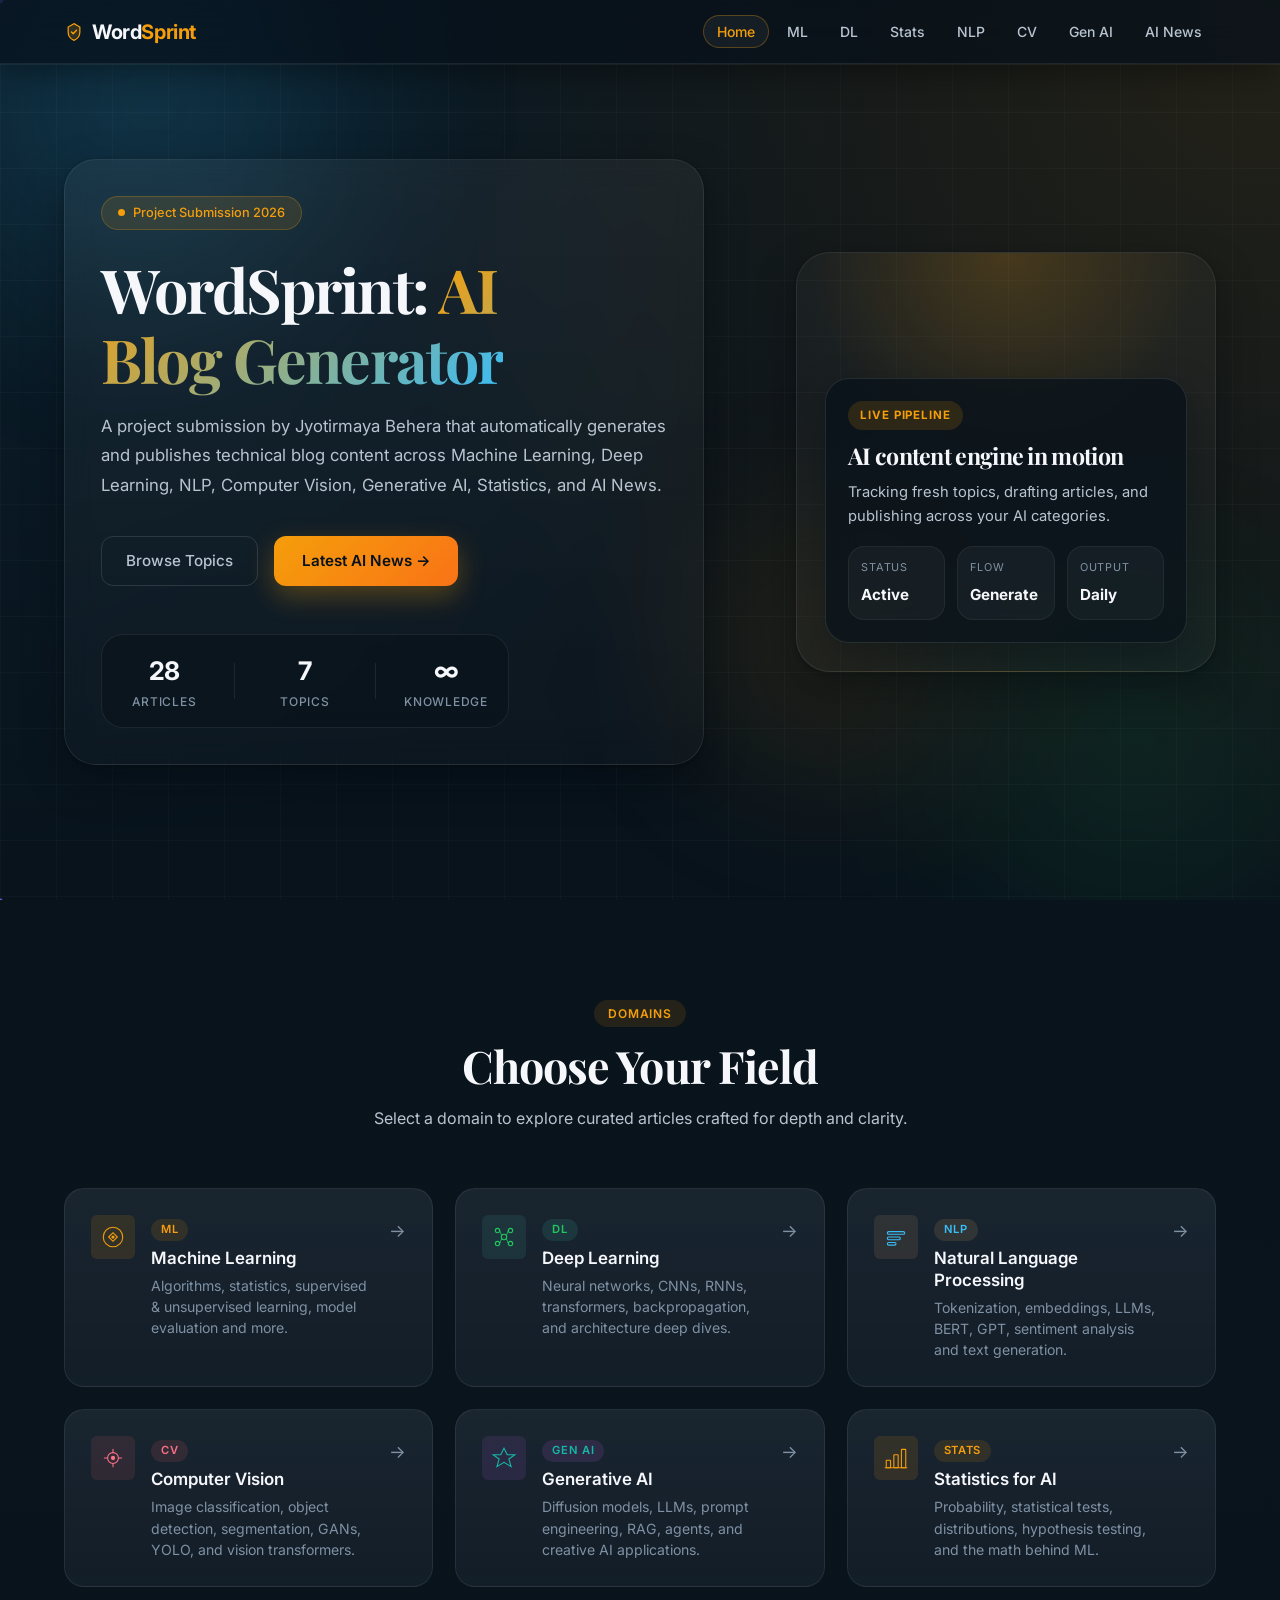
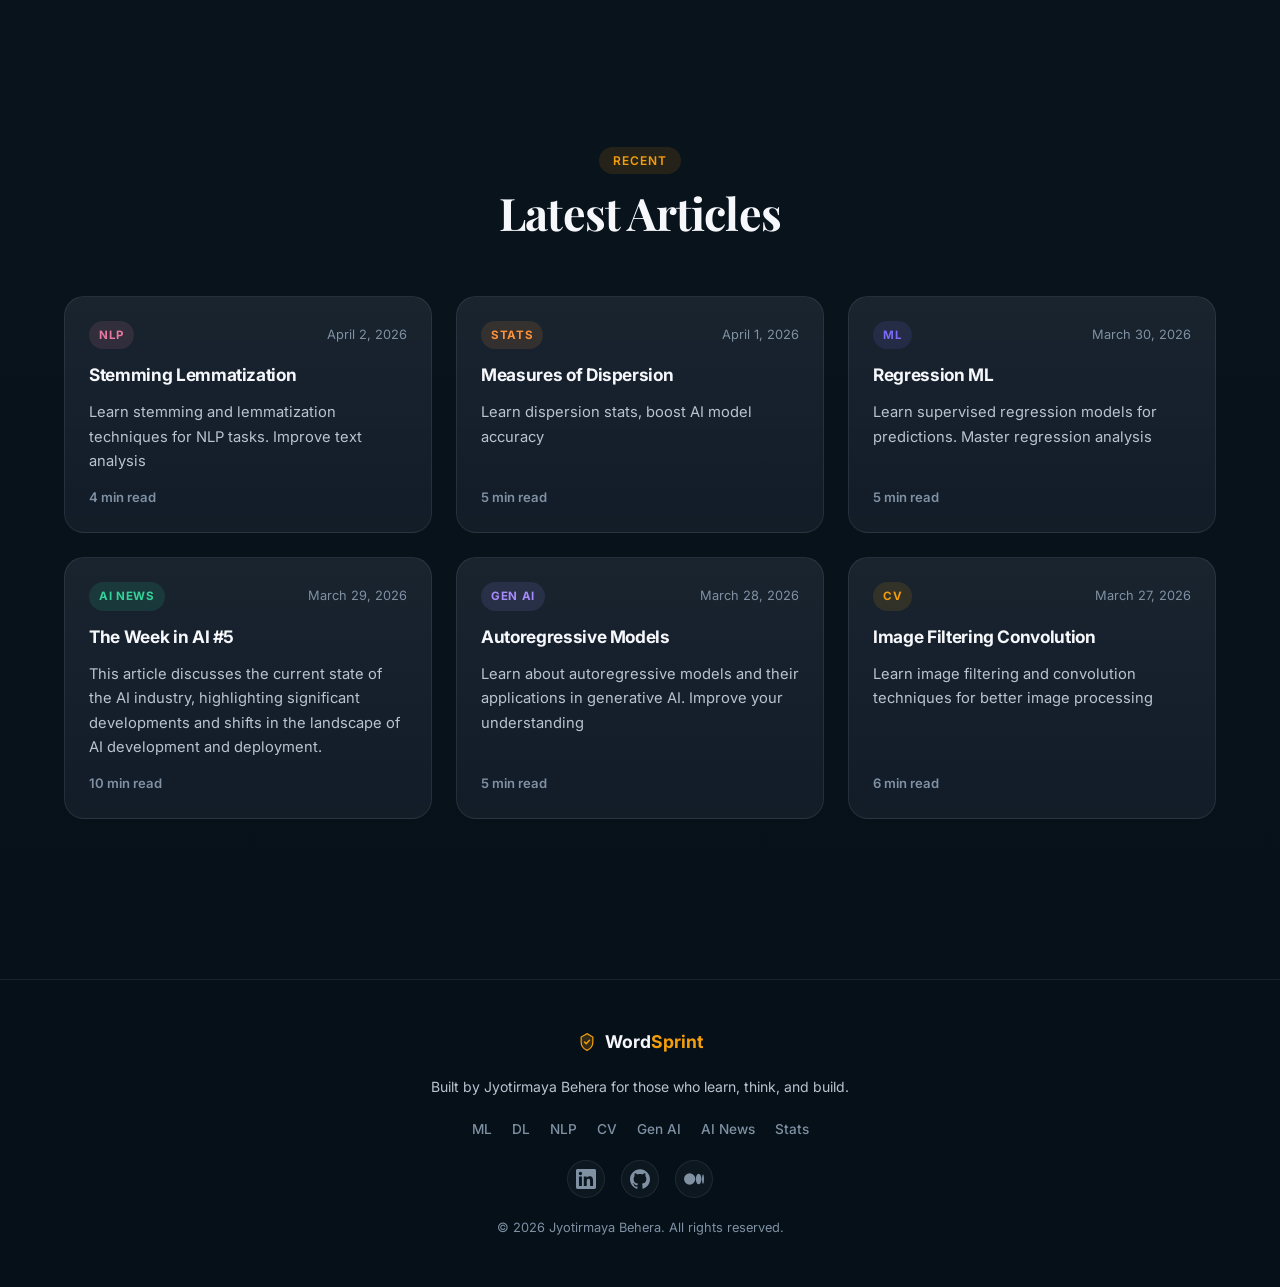
==== commit 82d7dc8a: "2/4/2026" ====
--- a/BlogBoard-AI-Blog-Generator-main/frontend/index.html
+++ b/BlogBoard-AI-Blog-Generator-main/frontend/index.html
@@ -18,19 +18,9 @@
   <style>
     /* Responsive adjustments for mobile screens */
     @media (max-width: 768px) {
-      .hero {
-        display: flex;
-        flex-direction: column;
-        text-align: center;
-      }
       .hero-cta, .hero-stats {
         justify-content: center;
         flex-wrap: wrap;
-      }
-      .categories-grid, .recent-grid {
-        display: grid;
-        grid-template-columns: 1fr !important;
-        gap: 1.5rem;
       }
       .footer-inner {
         display: flex;
@@ -59,7 +49,13 @@
   <nav class="navbar" id="navbar">
     <div class="nav-inner">
       <a href="index.html" class="nav-logo">
-        <span class="logo-icon">â—ˆ</span>
+        <span class="logo-icon" aria-hidden="true">
+          <svg viewBox="0 0 24 24" width="20" height="20" fill="none">
+            <path d="M12 2L19 6V12C19 16.4 16.2 20.2 12 22C7.8 20.2 5 16.4 5 12V6L12 2Z" fill="currentColor" opacity="0.18" />
+            <path d="M12 2L19 6V12C19 16.4 16.2 20.2 12 22C7.8 20.2 5 16.4 5 12V6L12 2Z" stroke="currentColor" stroke-width="1.5" />
+            <path d="M9 12L11 14L15 10" stroke="currentColor" stroke-width="1.8" stroke-linecap="round" stroke-linejoin="round" />
+          </svg>
+        </span>
         <span class="logo-text">Word<span class="logo-accent">Sprint</span></span>
       </a>
       <ul class="nav-links" id="navLinks">
@@ -96,7 +92,7 @@
       </p>
       <div class="hero-cta">
         <a href="#categories" class="btn-ghost">Browse Topics</a>
-        <a href="category.html#cat=ainews" class="btn-primary">Latest AI News â†’</a>
+        <a href="category.html#cat=ainews" class="btn-primary">Latest AI News &rarr;</a>
       </div>
       <div class="hero-stats">
         <div class="stat" id="totalBlogs">
@@ -110,12 +106,31 @@
         </div>
         <div class="stat-divider"></div>
         <div class="stat">
-          <span class="stat-num">âˆž</span>
+          <span class="stat-num">&infin;</span>
           <span class="stat-label">Knowledge</span>
         </div>
       </div>
     </div>
     <div class="hero-visual">
+      <div class="hero-visual-card hero-visual-card-main">
+        <div class="visual-chip">Live Pipeline</div>
+        <h3 class="visual-title">AI content engine in motion</h3>
+        <p class="visual-copy">Tracking fresh topics, drafting articles, and publishing across your AI categories.</p>
+        <div class="visual-metrics">
+          <div class="visual-metric">
+            <span class="visual-metric-label">Status</span>
+            <span class="visual-metric-value">Active</span>
+          </div>
+          <div class="visual-metric">
+            <span class="visual-metric-label">Flow</span>
+            <span class="visual-metric-value">Generate</span>
+          </div>
+          <div class="visual-metric">
+            <span class="visual-metric-label">Output</span>
+            <span class="visual-metric-value">Daily</span>
+          </div>
+        </div>
+      </div>
       <div class="neural-net" id="neuralNet"></div>
     </div>
   </section>
@@ -141,7 +156,7 @@
           <h3 class="cat-title">Machine Learning</h3>
           <p class="cat-desc">Algorithms, statistics, supervised & unsupervised learning, model evaluation and more.</p>
         </div>
-        <div class="cat-arrow">â†’</div>
+        <div class="cat-arrow">&rarr;</div>
         <div class="cat-glow"></div>
       </a>
 
@@ -165,7 +180,7 @@
           <p class="cat-desc">Neural networks, CNNs, RNNs, transformers, backpropagation, and architecture deep dives.
           </p>
         </div>
-        <div class="cat-arrow">â†’</div>
+        <div class="cat-arrow">&rarr;</div>
         <div class="cat-glow"></div>
       </a>
 
@@ -182,7 +197,7 @@
           <h3 class="cat-title">Natural Language Processing</h3>
           <p class="cat-desc">Tokenization, embeddings, LLMs, BERT, GPT, sentiment analysis and text generation.</p>
         </div>
-        <div class="cat-arrow">â†’</div>
+        <div class="cat-arrow">&rarr;</div>
         <div class="cat-glow"></div>
       </a>
 
@@ -201,7 +216,7 @@
           <p class="cat-desc">Image classification, object detection, segmentation, GANs, YOLO, and vision transformers.
           </p>
         </div>
-        <div class="cat-arrow">â†’</div>
+        <div class="cat-arrow">&rarr;</div>
         <div class="cat-glow"></div>
       </a>
 
@@ -217,7 +232,7 @@
           <h3 class="cat-title">Generative AI</h3>
           <p class="cat-desc">Diffusion models, LLMs, prompt engineering, RAG, agents, and creative AI applications.</p>
         </div>
-        <div class="cat-arrow">â†’</div>
+        <div class="cat-arrow">&rarr;</div>
         <div class="cat-glow"></div>
       </a>
 
@@ -236,7 +251,7 @@
           <p class="cat-desc">Probability, statistical tests, distributions, hypothesis testing, and the math behind ML.
           </p>
         </div>
-        <div class="cat-arrow">â†’</div>
+        <div class="cat-arrow">&rarr;</div>
         <div class="cat-glow"></div>
       </a>
     </div>
@@ -251,7 +266,7 @@
     <div class="recent-grid" id="recentPosts">
       <div class="loading-spinner">
         <div class="spinner"></div>
-        <p>Loading postsâ€¦</p>
+        <p>Loading posts...</p>
       </div>
     </div>
   </section>
@@ -260,7 +275,13 @@
   <footer class="footer">
     <div class="footer-inner">
       <div class="footer-logo">
-        <span class="logo-icon">â—ˆ</span>
+        <span class="logo-icon" aria-hidden="true">
+          <svg viewBox="0 0 24 24" width="20" height="20" fill="none">
+            <path d="M12 2L19 6V12C19 16.4 16.2 20.2 12 22C7.8 20.2 5 16.4 5 12V6L12 2Z" fill="currentColor" opacity="0.18" />
+            <path d="M12 2L19 6V12C19 16.4 16.2 20.2 12 22C7.8 20.2 5 16.4 5 12V6L12 2Z" stroke="currentColor" stroke-width="1.5" />
+            <path d="M9 12L11 14L15 10" stroke="currentColor" stroke-width="1.8" stroke-linecap="round" stroke-linejoin="round" />
+          </svg>
+        </span>
         <span class="logo-text">Word<span class="logo-accent">Sprint</span></span>
       </div>
       <p class="footer-sub">Built by Jyotirmaya Behera for those who learn, think, and build.</p>
@@ -274,14 +295,14 @@
         <a href="category.html#cat=statistics">Stats</a>
       </div>
       <div class="footer-social">
-        <a href="#" target="_blank" rel="noopener" aria-label="LinkedIn"
+        <a href="https://www.linkedin.com/in/jyotirmaya-behera-imca/" target="_blank" rel="noopener" aria-label="LinkedIn"
           class="social-link">
           <svg viewBox="0 0 24 24" fill="currentColor" width="20" height="20">
             <path
               d="M20.447 20.452h-3.554v-5.569c0-1.328-.027-3.037-1.852-3.037-1.853 0-2.136 1.445-2.136 2.939v5.667H9.351V9h3.414v1.561h.046c.477-.9 1.637-1.85 3.37-1.85 3.601 0 4.267 2.37 4.267 5.455v6.286zM5.337 7.433a2.062 2.062 0 0 1-2.063-2.065 2.064 2.064 0 1 1 2.063 2.065zm1.782 13.019H3.555V9h3.564v11.452zM22.225 0H1.771C.792 0 0 .774 0 1.729v20.542C0 23.227.792 24 1.771 24h20.451C23.2 24 24 23.227 24 22.271V1.729C24 .774 23.2 0 22.222 0h.003z" />
           </svg>
         </a>
-        <a href="#" target="_blank" rel="noopener" aria-label="GitHub" class="social-link">
+        <a href="https://github.com/jyotirmaya2004" target="_blank" rel="noopener" aria-label="GitHub" class="social-link">
           <svg viewBox="0 0 24 24" fill="currentColor" width="20" height="20">
             <path
               d="M12 .297c-6.63 0-12 5.373-12 12 0 5.303 3.438 9.8 8.205 11.385.6.113.82-.258.82-.577 0-.285-.01-1.04-.015-2.04-3.338.724-4.042-1.61-4.042-1.61C4.422 18.07 3.633 17.7 3.633 17.7c-1.087-.744.084-.729.084-.729 1.205.084 1.838 1.236 1.838 1.236 1.07 1.835 2.809 1.305 3.495.998.108-.776.417-1.305.76-1.605-2.665-.3-5.466-1.332-5.466-5.93 0-1.31.465-2.38 1.235-3.22-.135-.303-.54-1.523.105-3.176 0 0 1.005-.322 3.3 1.23.96-.267 1.98-.399 3-.405 1.02.006 2.04.138 3 .405 2.28-1.552 3.285-1.23 3.285-1.23.645 1.653.24 2.873.12 3.176.765.84 1.23 1.91 1.23 3.22 0 4.61-2.805 5.625-5.475 5.92.42.36.81 1.096.81 2.22 0 1.606-.015 2.896-.015 3.286 0 .315.21.69.825.57C20.565 22.092 24 17.592 24 12.297c0-6.627-5.373-12-12-12" />
@@ -294,7 +315,7 @@
           </svg>
         </a>
       </div>
-      <p class="footer-copy">Â© 2026 Jyotirmaya Behera. All rights reserved.</p>
+      <p class="footer-copy">&copy; 2026 Jyotirmaya Behera. All rights reserved.</p>
     </div>
   </footer>
 
--- a/BlogBoard-AI-Blog-Generator-main/frontend/css/main.css
+++ b/BlogBoard-AI-Blog-Generator-main/frontend/css/main.css
@@ -218,8 +218,14 @@
 
 .logo-icon {
   color: var(--accent-primary);
-  font-size: 1.4rem;
+  display: inline-flex;
+  align-items: center;
+  justify-content: center;
   line-height: 1;
+}
+
+.logo-icon svg {
+  display: block;
 }
 
 .logo-text {
--- a/BlogBoard-AI-Blog-Generator-main/frontend/css/home.css
+++ b/BlogBoard-AI-Blog-Generator-main/frontend/css/home.css
@@ -7,28 +7,28 @@
     position: relative;
     z-index: 10;
     min-height: 100vh;
-    display: flex;
-    flex-direction: column;
+    display: grid;
+    grid-template-columns: minmax(0, 1.05fr) minmax(320px, 420px);
     align-items: center;
     justify-content: center;
-    text-align: center;
     padding: calc(var(--nav-height) + 40px) 24px 80px;
     max-width: var(--max-width);
     margin: 0 auto;
-    gap: 40px;
+    gap: 48px;
 }
 
 .hero-content {
     flex: 0 1 auto;
-    max-width: 620px;
+    max-width: 640px;
     width: 100%;
-    margin: 0 auto;
+    margin: 0;
     padding: 36px;
     background: linear-gradient(180deg, rgba(255, 255, 255, 0.05), rgba(255, 255, 255, 0.02));
     border: 1px solid var(--border-card);
     border-radius: 32px;
     box-shadow: var(--shadow-card);
     backdrop-filter: blur(14px);
+    text-align: left;
 }
 
 .hero-badge {
@@ -74,9 +74,7 @@
     letter-spacing: -0.03em;
     color: var(--text-primary);
     margin-bottom: 18px;
-    max-width: 12ch;
-    margin-left: auto;
-    margin-right: auto;
+    max-width: 11ch;
 }
 
 .hero-sub {
@@ -84,27 +82,25 @@
     color: var(--text-secondary);
     line-height: 1.75;
     margin-bottom: 36px;
-    max-width: 56ch;
-    margin-left: auto;
-    margin-right: auto;
+    max-width: 54ch;
 }
 
 .hero-cta {
     display: flex;
     gap: 16px;
     flex-wrap: wrap;
-    justify-content: center;
+    justify-content: flex-start;
     margin-bottom: 48px;
 }
 
 .hero-stats {
     display: flex;
     align-items: center;
-    justify-content: center;
+    justify-content: flex-start;
     gap: 28px;
     padding: 16px 20px;
     width: fit-content;
-    margin: 0 auto;
+    margin: 0;
     border: 1px solid var(--border-card);
     border-radius: 22px;
     background: rgba(6, 16, 25, 0.5);
@@ -140,9 +136,11 @@
 
 /* ── Neural Net Visual ── */
 .hero-visual {
-    flex: 0 0 auto;
-    width: 420px;
-    height: 420px;
+    flex: 0 1 auto;
+    width: 100%;
+    max-width: 420px;
+    height: auto;
+    aspect-ratio: 1 / 1;
     position: relative;
     padding: 18px;
     border-radius: 34px;
@@ -151,9 +149,12 @@
         rgba(255, 255, 255, 0.03);
     border: 1px solid rgba(255, 255, 255, 0.08);
     box-shadow: var(--shadow-card);
+    overflow: hidden;
 }
 
 .neural-net {
+    position: absolute;
+    inset: 0;
     width: 100%;
     height: 100%;
 }
@@ -162,6 +163,308 @@
     width: 100%;
     height: 100%;
     overflow: visible;
+}
+
+.hero-visual-card {
+    position: absolute;
+    z-index: 2;
+    border: 1px solid rgba(255, 255, 255, 0.1);
+    background: rgba(7, 17, 26, 0.72);
+    backdrop-filter: blur(16px);
+    box-shadow: 0 18px 40px rgba(2, 8, 14, 0.35);
+}
+
+.hero-visual-card-main {
+    left: 28px;
+    right: 28px;
+    bottom: 28px;
+    padding: 22px;
+    border-radius: 24px;
+}
+
+.visual-chip {
+    display: inline-flex;
+    align-items: center;
+    padding: 5px 12px;
+    border-radius: 999px;
+    background: rgba(245, 158, 11, 0.14);
+    color: var(--accent-primary);
+    font-size: 0.72rem;
+    font-weight: 700;
+    letter-spacing: 0.08em;
+    text-transform: uppercase;
+    margin-bottom: 12px;
+}
+
+.visual-title {
+    font-family: var(--font-serif);
+    font-size: 1.45rem;
+    line-height: 1.2;
+    letter-spacing: -0.03em;
+    margin-bottom: 10px;
+    color: var(--text-primary);
+}
+
+.visual-copy {
+    font-size: 0.92rem;
+    line-height: 1.65;
+    color: var(--text-secondary);
+    margin-bottom: 18px;
+}
+
+.visual-metrics {
+    display: grid;
+    grid-template-columns: repeat(3, minmax(0, 1fr));
+    gap: 12px;
+}
+
+.visual-metric {
+    padding: 12px;
+    border-radius: 16px;
+    background: rgba(255, 255, 255, 0.04);
+    border: 1px solid rgba(255, 255, 255, 0.06);
+}
+
+.visual-metric-label {
+    display: block;
+    font-size: 0.68rem;
+    letter-spacing: 0.08em;
+    text-transform: uppercase;
+    color: var(--text-muted);
+    margin-bottom: 6px;
+}
+
+.visual-metric-value {
+    display: block;
+    font-size: 0.95rem;
+    font-weight: 700;
+    color: var(--text-primary);
+}
+
+.hero-visual-card-floating {
+    padding: 12px 14px;
+    border-radius: 18px;
+    min-width: 138px;
+}
+
+.visual-floating-left {
+    top: 34px;
+    left: 26px;
+}
+
+.visual-floating-right {
+    top: 92px;
+    right: 24px;
+}
+
+.visual-floating-label {
+    display: block;
+    font-size: 0.68rem;
+    text-transform: uppercase;
+    letter-spacing: 0.08em;
+    color: var(--text-muted);
+    margin-bottom: 4px;
+}
+
+.hero-visual-card-floating strong {
+    color: var(--text-primary);
+    font-size: 0.95rem;
+    font-weight: 700;
+}
+
+@media (max-width: 920px) {
+    .hero {
+        grid-template-columns: 1fr;
+        padding-top: calc(var(--nav-height) + 32px);
+        gap: 28px;
+        text-align: center;
+    }
+
+    .hero-content {
+        max-width: 680px;
+        padding: 32px 28px;
+        margin: 0 auto;
+        text-align: center;
+    }
+
+    .hero-visual {
+        max-width: 560px;
+        width: 100%;
+        margin: 0 auto;
+    }
+
+    .hero-title,
+    .hero-sub {
+        margin-left: auto;
+        margin-right: auto;
+    }
+
+    .hero-cta,
+    .hero-stats {
+        justify-content: center;
+        margin-left: auto;
+        margin-right: auto;
+    }
+}
+
+@media (max-width: 720px) {
+    .hero {
+        min-height: auto;
+        padding: calc(var(--nav-height) + 24px) 16px 56px;
+    }
+
+    .hero-content {
+        padding: 28px 20px;
+        border-radius: 26px;
+    }
+
+    .hero-title {
+        font-size: clamp(2.1rem, 9vw, 3rem);
+        max-width: none;
+    }
+
+    .hero-sub {
+        font-size: 0.98rem;
+        margin-bottom: 28px;
+    }
+
+    .hero-cta {
+        margin-bottom: 32px;
+        flex-direction: column;
+        align-items: stretch;
+    }
+
+    .hero-cta .btn-ghost,
+    .hero-cta .btn-primary {
+        justify-content: center;
+        width: 100%;
+    }
+
+    .hero-visual {
+        max-width: 100%;
+        min-height: 380px;
+        aspect-ratio: auto;
+        padding: 14px;
+        border-radius: 28px;
+    }
+
+    .hero-visual-card-main {
+        left: 18px;
+        right: 18px;
+        bottom: 18px;
+        padding: 18px;
+        border-radius: 20px;
+    }
+
+    .visual-title {
+        font-size: 1.2rem;
+    }
+
+    .visual-copy {
+        font-size: 0.88rem;
+        margin-bottom: 14px;
+    }
+
+    .visual-metrics {
+        grid-template-columns: repeat(3, minmax(0, 1fr));
+        gap: 10px;
+    }
+
+    .visual-metric {
+        padding: 10px;
+        border-radius: 14px;
+    }
+
+    .visual-floating-left {
+        top: 20px;
+        left: 18px;
+    }
+
+    .visual-floating-right {
+        top: 74px;
+        right: 18px;
+    }
+
+}
+
+/* Responsive adjustments for the hero visual */
+@media (max-width: 560px) {
+    .hero-content {
+        padding: 24px 16px;
+        border-radius: 22px;
+    }
+
+    .hero-badge {
+        padding: 6px 12px;
+        font-size: 0.74rem;
+    }
+
+    .hero-title {
+        font-size: clamp(1.9rem, 10vw, 2.6rem);
+        margin-bottom: 14px;
+    }
+
+    .hero-sub {
+        font-size: 0.92rem;
+        line-height: 1.65;
+        margin-bottom: 24px;
+    }
+
+    .hero-stats {
+        flex-wrap: wrap;
+        gap: 16px;
+        width: 100%;
+        padding: 14px 16px;
+    }
+
+    .stat {
+        min-width: calc(50% - 8px);
+    }
+
+    .stat-num {
+        font-size: 1.35rem;
+    }
+
+    .stat-divider {
+        display: none;
+    }
+
+    .visual-floating-left,
+    .visual-floating-right {
+        display: none;
+    }
+
+    .hero-visual {
+        min-height: 340px;
+        padding: 12px;
+        border-radius: 24px;
+    }
+
+    .hero-visual-card-main {
+        left: 12px;
+        right: 12px;
+        bottom: 12px;
+        padding: 16px;
+        border-radius: 18px;
+    }
+
+    .visual-chip {
+        margin-bottom: 10px;
+    }
+
+    .visual-title {
+        font-size: 1.08rem;
+    }
+
+    .visual-copy {
+        font-size: 0.84rem;
+        line-height: 1.55;
+    }
+
+    .visual-metrics {
+        grid-template-columns: 1fr;
+        gap: 8px;
+    }
 }
 
 /* ── Categories Section ── */
@@ -175,7 +478,7 @@
 
 .categories-grid {
     display: grid;
-    grid-template-columns: repeat(3, 1fr);
+    grid-template-columns: repeat(auto-fit, minmax(min(100%, 280px), 1fr));
     gap: 22px;
 }
 
@@ -385,7 +688,7 @@
 
 .recent-grid {
     display: grid;
-    grid-template-columns: repeat(auto-fill, minmax(320px, 1fr));
+    grid-template-columns: repeat(auto-fill, minmax(min(100%, 320px), 1fr));
     gap: 24px;
 }
 
@@ -395,19 +698,19 @@
         var(--bg-card);
     border: 1px solid var(--border-card);
     border-radius: var(--radius-lg);
-    padding: 26px;
-    transition: all var(--trans-slow);
+    padding: 24px;
     display: flex;
     flex-direction: column;
-    gap: 12px;
-    cursor: pointer;
+    gap: 14px;
+    min-width: 0;
     text-decoration: none;
     color: inherit;
+    transition: transform var(--trans-base), border-color var(--trans-base), box-shadow var(--trans-base), background var(--trans-base);
 }
 
 .recent-card:hover {
+    transform: translateY(-4px);
     border-color: var(--border-hover);
-    transform: translateY(-5px);
     box-shadow: var(--shadow-card), var(--shadow-glow);
     background: var(--bg-card-hover);
 }
@@ -415,101 +718,67 @@
 .recent-card-meta {
     display: flex;
     align-items: center;
-    gap: 10px;
+    justify-content: space-between;
+    gap: 12px;
+    flex-wrap: wrap;
+    min-width: 0;
 }
 
 .recent-cat-badge {
-    padding: 2px 10px;
+    display: inline-flex;
+    align-items: center;
+    padding: 5px 10px;
     border-radius: 999px;
-    font-size: 0.7rem;
+    font-size: 0.72rem;
+    font-weight: 700;
+    letter-spacing: 0.06em;
+    text-transform: uppercase;
+}
+
+.recent-date {
+    color: var(--text-muted);
+    font-size: 0.8rem;
+    white-space: nowrap;
+}
+
+.recent-title {
+    font-size: 1.08rem;
+    line-height: 1.35;
+    color: var(--text-primary);
+    letter-spacing: -0.02em;
+}
+
+.recent-desc {
+    color: var(--text-secondary);
+    font-size: 0.92rem;
+    line-height: 1.65;
+    overflow-wrap: anywhere;
+}
+
+.recent-readtime {
+    margin-top: auto;
+    color: var(--text-muted);
+    font-size: 0.82rem;
     font-weight: 600;
-    text-transform: uppercase;
-    letter-spacing: 0.06em;
-}
-
-.recent-card-date {
-    font-size: 0.8rem;
-    color: var(--text-muted);
-}
-
-.recent-card-title {
-    font-size: 1.08rem;
-    font-weight: 600;
-    color: var(--text-primary);
-    line-height: 1.4;
-    transition: color var(--trans-fast);
-}
-
-.recent-card:hover .recent-card-title {
-    color: var(--accent-primary);
-}
-
-.recent-card-desc {
-    font-size: 0.9rem;
-    color: var(--text-secondary);
-    line-height: 1.6;
-    flex: 1;
-    display: -webkit-box;
-    -webkit-line-clamp: 2;
-    line-clamp: 2;
-    -webkit-box-orient: vertical;
-    overflow: hidden;
-}
-
-.recent-card-read {
-    font-size: 0.8rem;
-    color: var(--text-muted);
-    font-weight: 500;
-}
-
-/* ── Responsive ── */
-@media (max-width: 1024px) {
-    .hero {
+}
+
+@media (max-width: 560px) {
+    .recent-card-meta {
+        align-items: flex-start;
         flex-direction: column;
-        text-align: center;
-        min-height: auto;
-        padding-top: calc(var(--nav-height) + 60px);
-    }
-
-    .hero-content {
-        max-width: 100%;
-        padding: 28px;
-    }
-
-    .hero-cta {
-        justify-content: center;
-    }
-
-    .hero-stats {
-        justify-content: center;
-        margin: 0 auto;
-    }
-
-    .hero-visual {
-        width: 300px;
-        height: 300px;
-    }
-
-    .categories-grid {
-        grid-template-columns: repeat(2, 1fr);
-    }
-}
-
-@media (max-width: 640px) {
-    .categories-grid {
-        grid-template-columns: 1fr;
-    }
-
-    .hero-visual {
-        width: 240px;
-        height: 240px;
-    }
-
-    .hero-title {
-        font-size: 2rem;
-    }
-
-    .hero-content {
-        padding: 22px;
-    }
-}
+        gap: 10px;
+    }
+
+    .recent-date {
+        white-space: normal;
+    }
+
+    .recent-title {
+        font-size: 1rem;
+    }
+
+    .recent-desc {
+        font-size: 0.88rem;
+        line-height: 1.55;
+    }
+}
